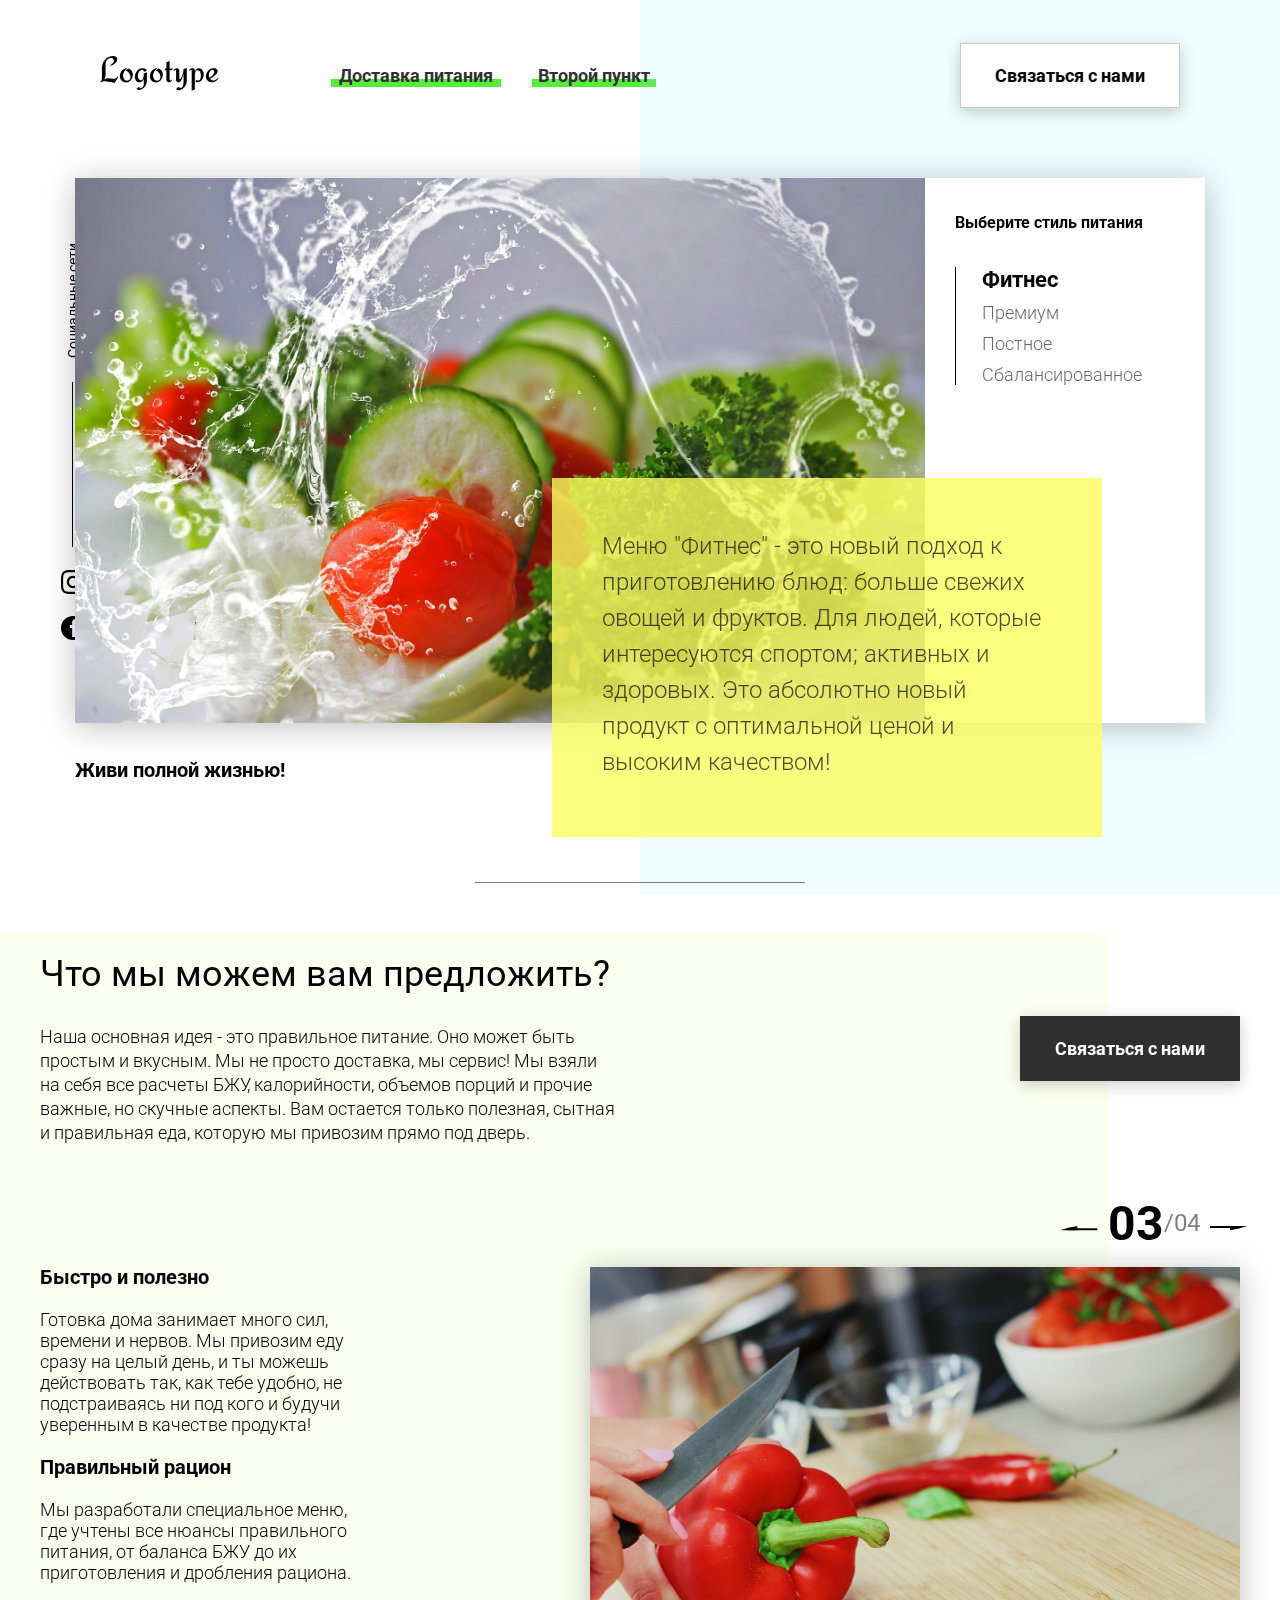
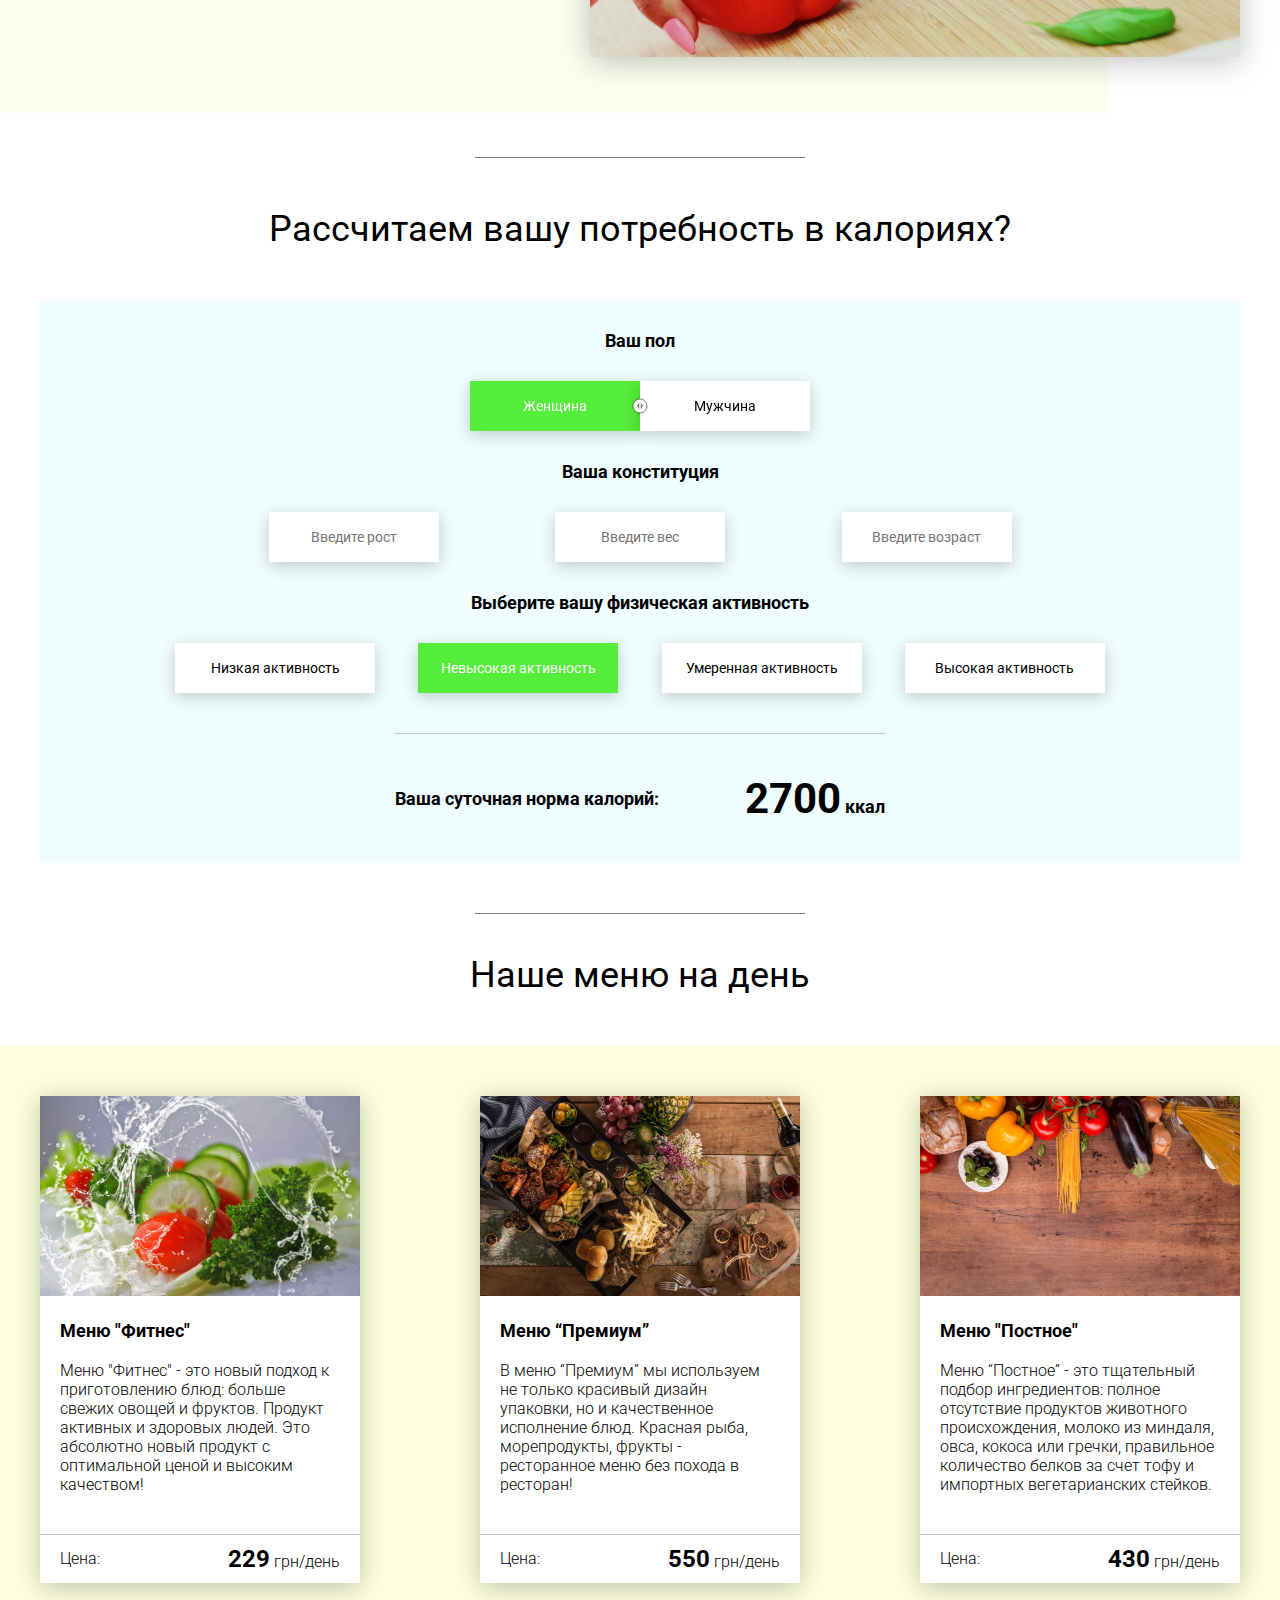
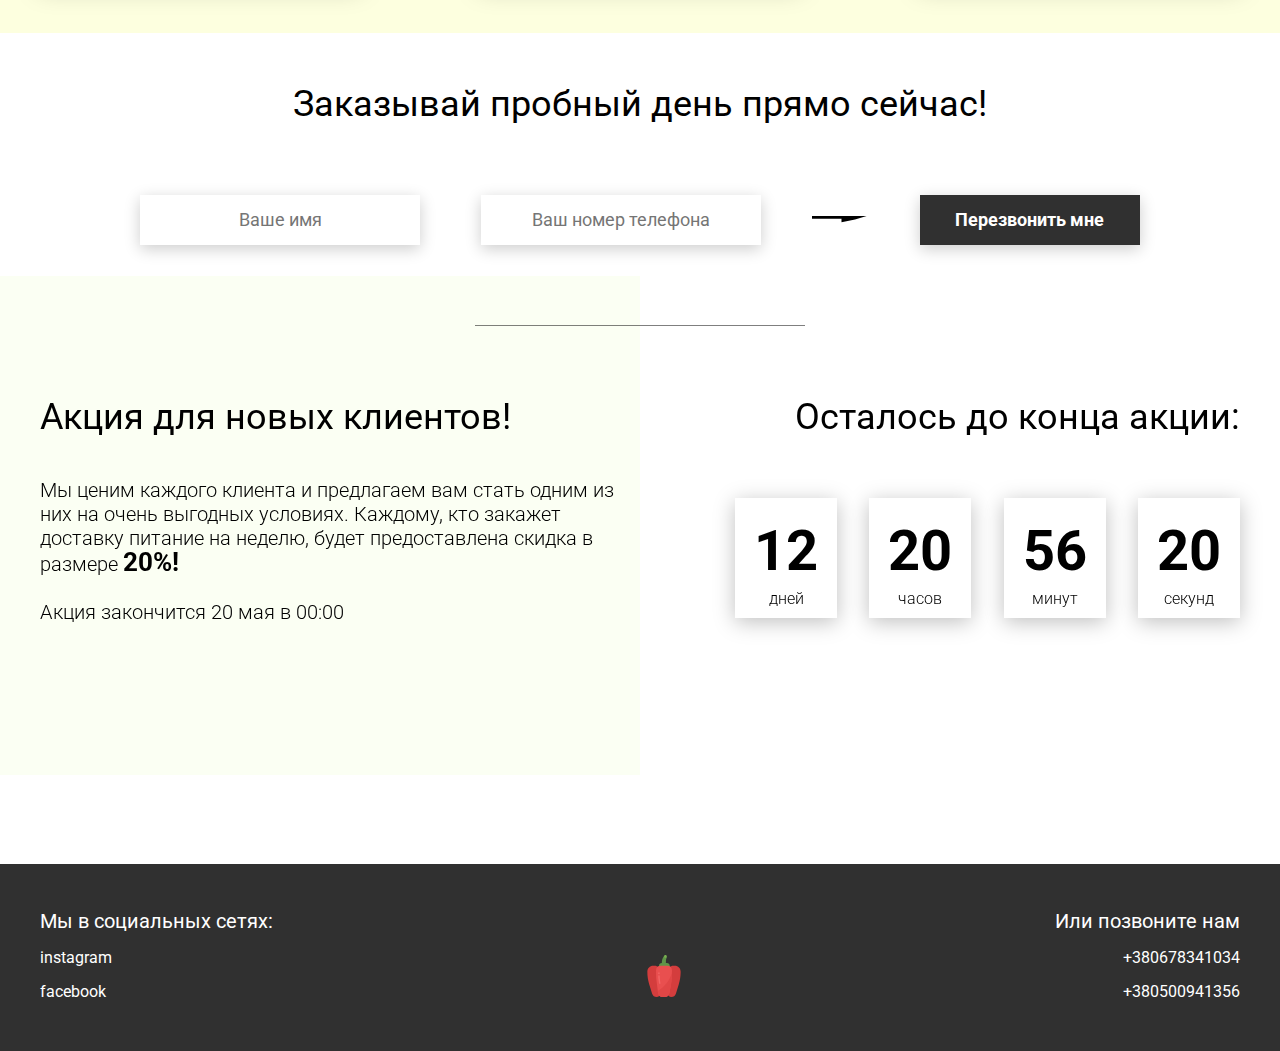
==== Lesson38/index.html @ 1d2d9ce3 "1003" ====
<!DOCTYPE html>
<html lang="en">
<head>
    <meta charset="UTF-8">
    <meta name="viewport" content="width=device-width, initial-scale=1.0">
    <title>Food</title>
    <link rel="stylesheet" href="css/style.css">
    <link rel="stylesheet" href="css/show_hide.css">
</head>
<body>
    <header class="header">
        <div class="header__left-block">
            <div class="header__logo">
                <img src="icons/logo.svg" alt="Логотип">
            </div>
            <nav class="header__links">
                <a href="#" class="header__link">Доставка питания</a>
                <a href="#" class="header__link">Второй пункт</a>
            </nav>
        </div>
        <div class="header__right-block">
            <button class="btn btn_white">Связаться с нами</button>
        </div>
    </header>
    <div class="sidepanel">
        <div class="sidepanel__text"><span>Социальные сети</span></div>
        <div class="sidepanel__divider"></div>
        <a href="#" class="sidepanel__icon">
            <img src="icons/instagram.svg" alt="instagram">
        </a>
        <a href="#" class="sidepanel__icon">
            <img src="icons/facebook.svg" alt="facebook">
        </a>
    </div>

    <div class="preview">
        <div class="bgc_blue"></div>
        <div class="container">
            <div class="tabcontainer">
                <div class="tabcontent">
                    <img src="img/tabs/vegy.jpg" alt="vegy">
                    <div class="tabcontent__descr">
                        Меню "Фитнес" - это новый подход к приготовлению блюд: больше свежих овощей и фруктов. Для людей, которые интересуются спортом; активных и здоровых. Это абсолютно новый продукт с оптимальной ценой и высоким качеством!
                    </div>
                </div>
                <div class="tabcontent">
                    <img src="img/tabs/elite.jpg" alt="elite">
                    <div class="tabcontent__descr">
                        Меню “Премиум” - мы используем не только красивый дизайн упаковки, но и качественное исполнение блюд. Красная рыба, морепродукты, фрукты - ресторанное меню без похода в ресторан!                                     
                    </div>
                </div>
                <div class="tabcontent">
                    <img src="img/tabs/post.jpg" alt="post">
                    <div class="tabcontent__descr">
                        Наше специальное “Постное меню” - это тщательный подбор ингредиентов: полное отсутствие продуктов животного происхождения. Полная гармония с собой и природой в каждом элементе! Все будет Ом!                                     
                    </div>
                </div>
                <div class="tabcontent">
                    <img src="img/tabs/vegy.jpg" alt="vegy">
                    <div class="tabcontent__descr">
                        Меню "Сбалансированное" - это соответствие вашего рациона всем научным рекомендациям. Мы тщательно просчитываем вашу потребность в к/б/ж/у и создаем лучшие блюда для вас.
                    </div>
                </div> 
                <div class="tabheader">
                    <h3>Выберите стиль питания</h3>
                    <div class="tabheader__items">
                        <div class="tabheader__item tabheader__item_active">Фитнес</div>
                        <div class="tabheader__item">Премиум</div>
                        <div class="tabheader__item">Постное</div>
                        <div class="tabheader__item">Сбалансированное</div>
                    </div>
                </div>
            </div>
            <div class="preview__life">Живи полной жизнью!</div>
        </div>
    </div>

    <div class="divider"></div>

    <div class="offer">
        <div class="bgc_y"></div>
        <div class="container">
            <div class="offer__text">
                <h2 class="title">Что мы можем вам предложить?</h2>
                <div class="offer__descr">
                    Наша основная идея - это правильное питание. Оно может быть простым и вкусным. Мы не просто доставка, мы сервис! Мы взяли на себя все расчеты БЖУ, калорийности, объемов порций и прочие важные, но скучные аспекты. Вам остается только полезная, сытная и правильная еда, которую мы привозим прямо под дверь.
                </div>
            </div>
            <div class="offer__action">
                <button class="btn btn_dark">Связаться с нами</button>
            </div>
        </div>
        <div class="container">
            <div class="offer__advantages">
                <h2>Быстро и полезно</h2>
                <div class="offer__advantages-text">
                    Готовка дома занимает много сил, времени и нервов. Мы привозим еду сразу на целый день, и ты можешь действовать так, как тебе удобно, не подстраиваясь ни под кого и будучи уверенным в качестве продукта!
                </div>
                <h2>Правильный рацион</h2>
                <div class="offer__advantages-text">
                    Мы разработали специальное меню, где учтены все нюансы правильного питания, от баланса БЖУ до их приготовления и дробления рациона.
                </div>
            </div>
            <div class="offer__slider">
                <div class="offer__slider-counter">
                    <div class="offer__slider-prev">
                        <img src="icons/left.svg" alt="prev">
                    </div>
                    <span id="current">03</span>
                    /
                    <span id="total">04</span>
                    <div class="offer__slider-next">
                        <img src="icons/right.svg" alt="next">
                    </div>
                </div>
                <div class="offer__slider-wrapper">
                    <div class="offer__slide">
                        <img src="img/slider/pepper.jpg" alt="pepper">
                    </div>
                    <!-- <div class="offer__slide">
                        <img src="img/slider/food-12.jpg" alt="food">
                    </div>
                    <div class="offer__slide">
                        <img src="img/slider/olive-oil.jpg" alt="oil">
                    </div>
                    <div class="offer__slide">
                        <img src="img/slider/paprika.jpg" alt="paprika">
                    </div> -->
                </div>
            </div>
        </div>
    </div>

    <div class="divider"></div>

    <div class="calculating">
        <div class="container">
            <h2 class="title">Рассчитаем вашу потребность в калориях?
            </h2>
            <div class="calculating__field">
                <div class="calculating__subtitle">
                    Ваш пол
                </div>
                <div class="calculating__choose" id="gender">
                    <div class="calculating__choose-item calculating__choose-item_active">Женщина</div>
                    <div class="calculating__choose-item">Мужчина</div>
                </div>

                <div class="calculating__subtitle">
                    Ваша конституция
                </div>
                <div class="calculating__choose calculating__choose_medium">
                    <input type="text" id="height" placeholder="Введите рост" class="calculating__choose-item">
                    <input type="text" id="weight" placeholder="Введите вес"  class="calculating__choose-item">
                    <input type="text" id="age" placeholder="Введите возраст" class="calculating__choose-item">
                </div>

                <div class="calculating__subtitle">
                    Выберите вашу физическая активность
                </div>
                <div class="calculating__choose calculating__choose_big">
                    <div id="low" class="calculating__choose-item">Низкая активность </div>
                    <div id="small"  class="calculating__choose-item calculating__choose-item_active">Невысокая активность</div>
                    <div id="medium" class="calculating__choose-item">Умеренная активность</div>
                    <div id="high" class="calculating__choose-item">Высокая активность</div>
                </div>

                <div class="calculating__divider"></div>

                <div class="calculating__total">
                    <div class="calculating__subtitle">
                        Ваша суточная норма калорий:
                    </div>
                    <div class="calculating__result">
                        <span>2700</span> ккал
                    </div>
                </div>
            </div>
        </div>
    </div>

    <div class="divider"></div>

    <div class="menu">
        <h2 class="title">Наше меню на день</h2>

        <div class="menu__field">
            <div class="container">
                <div class="menu__item">
                    <img src="img/tabs/vegy.jpg" alt="vegy">
                    <h3 class="menu__item-subtitle">Меню "Фитнес"</h3>
                    <div class="menu__item-descr">Меню "Фитнес" - это новый подход к приготовлению блюд: больше свежих овощей и фруктов. Продукт активных и здоровых людей. Это абсолютно новый продукт с оптимальной ценой и высоким качеством!</div>
                    <div class="menu__item-divider"></div>
                    <div class="menu__item-price">
                        <div class="menu__item-cost">Цена:</div>
                        <div class="menu__item-total"><span>229</span> грн/день</div>
                    </div>
                </div>
                <div class="menu__item">
                    <img src="img/tabs/elite.jpg" alt="elite">
                    <h3 class="menu__item-subtitle">Меню “Премиум”</h3>
                    <div class="menu__item-descr">В меню “Премиум” мы используем не только красивый дизайн упаковки, но и качественное исполнение блюд. Красная рыба, морепродукты, фрукты - ресторанное меню без похода в ресторан!</div>
                    <div class="menu__item-divider"></div>
                    <div class="menu__item-price">
                        <div class="menu__item-cost">Цена:</div>
                        <div class="menu__item-total"><span>550</span> грн/день</div>
                    </div>
                </div>
                <div class="menu__item">
                    <img src="img/tabs/post.jpg" alt="post">
                    <h3 class="menu__item-subtitle">Меню "Постное"</h3>
                    <div class="menu__item-descr">Меню “Постное” - это тщательный подбор ингредиентов: полное отсутствие продуктов животного происхождения, молоко из миндаля, овса, кокоса или гречки, правильное количество белков за счет тофу и импортных вегетарианских стейков. </div>
                    <div class="menu__item-divider"></div>
                    <div class="menu__item-price">
                        <div class="menu__item-cost">Цена:</div>
                        <div class="menu__item-total"><span>430</span> грн/день</div>
                    </div>
                </div>
            </div>
        </div>
    </div>

    <div class="order">
        <div class="container">
            <div class="title">Заказывай пробный день прямо сейчас!</div>
            <form action="#" class="order__form">
                <input required placeholder="Ваше имя" name="name" type="text" class="order__input">
                <input required placeholder="Ваш номер телефона" name="phone" type="phone" class="order__input">
                <img src="icons/right.svg" alt="right">
                <button class="btn btn_dark btn_min">Перезвонить мне</button>
            </form>
        </div>
    </div>

    <div class="divider"></div>

    <div class="promotion">
        <div class="bgc_y"></div>
        <div class="container">
            <div class="promotion__text">
                <div class="title">Акция для новых клиентов!</div>
                <div class="promotion__descr">
                    Мы ценим каждого клиента и предлагаем вам стать одним из них на очень выгодных условиях. 
                    Каждому, кто закажет доставку питание на неделю, будет предоставлена скидка в размере <span>20%!</span>
                    <br><br>
                    Акция закончится 20 мая в 00:00
                </div>
            </div>
            <div class="promotion__timer">
                <div class="title">Осталось до конца акции:</div>
                <div class="timer">
                    <div class="timer__block">
                        <span id="days">12</span>
                        дней
                    </div>
                    <div class="timer__block">
                        <span id="hours">20</span>
                        часов
                    </div>
                    <div class="timer__block">
                        <span id="minutes">56</span>
                        минут
                    </div>
                    <div class="timer__block">
                        <span id="seconds">20</span>
                        секунд
                    </div>
                </div>
            </div>
        </div>
    </div>

    <footer class="footer">
        <div class="container">
            <div class="social">
                <div class="subtitle">Мы в социальных сетях:</div>
                <a href="#" class="link">instagram</a>
                <a href="#" class="link">facebook</a>
            </div>
            <div class="pepper">
                <img src="icons/veg.svg" alt="pepper">
            </div>
            <div class="call">
                <div class="subtitle">Или позвоните нам</div>
                <a href="#" class="link">+380678341034</a>
                <a href="#" class="link">+380500941356</a>
            </div>
        </div>
    </footer>

    <div class="modal">
        <div class="modal__dialog">
            <div class="modal__content">
                <form action="#">
                    <div class="modal__close">&times;</div>
                    <div class="modal__title">Мы свяжемся с вами как можно быстрее!</div>
                    <input required placeholder="Ваше имя" name="name" type="text" class="modal__input">
                    <input required placeholder="Ваш номер телефона" name="phone" type="phone" class="modal__input">
                    <button class="btn btn_dark btn_min">Перезвонить мне</button>
                </form>
            </div>
        </div>
    </div>
    <script src="js/script.js"></script>
</body>
</html>
---- Lesson38/css/style.css ----
@import url(https://fonts.googleapis.com/css?family=Roboto:300,400,700&display=swap&subset=cyrillic-ext);*{box-sizing:border-box;margin:0;padding:0;font-family:Roboto,sans-serif}a{text-decoration:none}.btn{width:220px;height:65px;display:flex;justify-content:center;align-items:center;background-color:#fff;font-size:18px;font-weight:700;border:1px solid rgba(0,0,0,.2);box-shadow:0 4px 15px rgba(0,0,0,.2);cursor:pointer;transition:.3s all;outline:0}.btn_white{background-color:#fff}.btn_dark{background-color:#303030;color:#fff;border:none}.btn_min{height:50px}.btn:hover{box-shadow:0 4px 30px rgba(0,0,0,.3)}.container{max-width:1200px;margin:0 auto}.divider{width:330px;height:1px;margin:0 auto;background-color:rgba(0,0,0,.5)}.title{font-size:36px;font-weight:400}.header{display:flex;justify-content:space-between;align-items:center;height:150px;padding:0 100px}.header__left-block{display:flex;justify-content:space-between;min-width:550px}.header__logo{max-width:170px}.header__logo img{width:100%}.header__links{display:flex;align-items:center}.header__link{position:relative;margin-right:45px;font-weight:700;font-size:18px;color:#303030}.header__link:after{content:'';position:absolute;display:block;width:110%;left:-5%;bottom:-1px;z-index:-1;height:8px;background:#54ed39}.header__link:last-child{margin-right:0}.sidepanel{position:fixed;left:60px;top:240px;height:400px;width:25px;display:flex;flex-direction:column;justify-content:space-between;align-items:center}.sidepanel__text{width:120px;height:120px;font-size:14px}.sidepanel__text span{display:flex;transform:rotate(-90deg) translateX(-50px)}.sidepanel__divider{width:1px;height:165px;background-color:#000}.sidepanel__icon{width:24px;height:24px}.sidepanel__icon img{width:100%}.preview{padding:28px 0 100px 0;position:relative}.preview__life{font-weight:700;font-size:20px;margin-left:35px;margin-top:35px}.bgc_blue{position:absolute;right:0;top:-155px;width:50vw;height:900px;background:rgba(146,242,255,.15);z-index:-1}.tabcontainer{display:flex;width:1130px;margin:0 auto;box-shadow:0 4px 30px rgba(0,0,0,.25)}.tabcontent{width:850px;position:relative}.tabcontent img{width:100%;height:100%;object-fit:cover}.tabcontent__descr{position:absolute;top:300px;right:-177px;width:550px;height:359px;background:rgba(251,254,93,.8);padding:50px;font-size:24px;font-weight:300;line-height:36px;color:rgba(0,0,0,.7)}.tabheader{width:280px;padding:35px 30px;background-color:#fff}.tabheader h3{font-weight:700;font-size:16px}.tabheader__items{margin-top:35px;padding-left:26px;border-left:1px solid #000}.tabheader__item{font-weight:700;font-size:18px;font-weight:300;margin-top:10px;color:rgba(0,0,0,.6);cursor:pointer;transition:.3s all}.tabheader__item_active{color:#000;font-size:22px;font-weight:700}.offer{padding:70px 0 100px 0;position:relative}.offer .container{display:flex;justify-content:space-between}.offer .bgc_y{position:absolute;width:1109px;height:780px;background:rgba(243,255,222,.45);z-index:-1;top:50px}.offer__text{width:580px}.offer__descr{font-size:18px;margin-top:30px;font-weight:300;line-height:24px}.offer__action{display:flex;align-items:center;justify-content:flex-end}.offer__advantages{width:330px;margin-top:50px}.offer__advantages h2{font-weight:700;font-size:20px;margin-top:20px}.offer__advantages h2:first-child{margin-top:70px}.offer__advantages-text{margin-top:20px;font-size:18px;font-weight:300;line-height:21px}.offer__slider{width:650px;margin-top:50px;display:flex;flex-direction:column;align-items:flex-end}.offer__slider-counter{display:flex;width:180px;align-items:center;font-size:24px;color:rgba(0,0,0,.5)}.offer__slider-wrapper{width:100%;margin-top:15px;box-shadow:0 4px 30px rgba(0,0,0,.25)}.offer__slider-prev{margin-right:10px;cursor:pointer}.offer__slider-next{margin-left:10px;cursor:pointer}.offer__slider #current{font-size:48px;font-weight:700;color:#000}.offer__slide{width:100%;height:390px}.offer__slide img{width:100%;height:100%;object-fit:cover}.calculating{padding:50px 0}.calculating .title{text-align:center}.calculating__field{width:100%;margin-top:50px;background:rgba(146,242,255,.15);padding:30px 0 40px 0}.calculating__subtitle{text-align:center;font-size:18px;font-weight:700;margin-top:30px}.calculating__subtitle:first-child{margin-top:0}.calculating #gender:after{content:'';position:absolute;top:50%;transform:translateY(-50%);display:block;width:16px;height:16px;background:url(../icons/switch.svg) center center/cover no-repeat}.calculating__choose{position:relative;display:flex;margin-top:30px;justify-content:center}.calculating__choose-item{display:flex;align-items:center;justify-content:center;width:170px;height:50px;padding:0 10px;background:#fff;box-shadow:0 4px 15px rgba(0,0,0,.2);border:none;text-align:center;font-size:14px;cursor:pointer;outline:0;transition:.3s all}.calculating__choose-item_active{color:#fff;background-color:#54ed39}.calculating__choose_medium{width:743px;justify-content:space-between;margin:30px auto 0 auto}.calculating__choose_big{width:930px;justify-content:space-between;margin:30px auto 0 auto}.calculating__choose_big .calculating__choose-item{width:200px}.calculating__divider{width:490px;height:1px;margin:40px auto;background-color:rgba(0,0,0,.2)}.calculating__total{width:490px;margin:0 auto;display:flex;justify-content:space-between;align-items:center}.calculating__result{font-size:18px;font-weight:700}.calculating__result span{font-size:42px}.menu{padding:40px 0 50px 0}.menu .container{display:flex;justify-content:space-between;align-items:flex-start}.menu .title{text-align:center}.menu__field{margin-top:50px;padding:50px 0;width:100%;background:rgba(249,254,126,.25)}.menu__item{width:320px;min-height:450px;background:#fff;box-shadow:0 4px 25px rgba(0,0,0,.25);font-size:16px;font-weight:300}.menu__item img{width:100%;height:200px;object-fit:cover}.menu__item-subtitle{font-weight:700;font-size:18px;padding:0 20px;margin-top:20px}.menu__item-descr{margin-top:20px;padding:0 20px}.menu__item-divider{width:100%;height:1px;background-color:rgba(0,0,0,.25);margin-top:40px}.menu__item-price{display:flex;justify-content:space-between;align-items:center;padding:10px 20px}.menu__item-price span{font-size:24px;font-weight:700}.order{padding-bottom:80px}.order .title{text-align:center}.order__form{margin-top:70px;padding:0 100px;display:flex;justify-content:space-between;align-items:center}.order__form img{transform:scale(1.5)}.order__input{width:280px;height:50px;background:#fff;box-shadow:0 4px 15px rgba(0,0,0,.2);border:none;font-size:18px;text-align:center;padding:0 20px;outline:0}.promotion{padding:70px 0 240px 0;position:relative}.promotion .container{display:flex}.promotion .bgc_y{position:absolute;width:50%;height:499px;background:rgba(243,255,222,.35);z-index:-1;top:-50px;left:0}.promotion__text{width:50%}.promotion__descr{margin-top:40px;font-size:20px;line-height:24px;font-weight:300}.promotion__descr span{font-weight:700;font-size:26px}.promotion__timer{width:50%}.promotion__timer .title{text-align:right}.promotion__timer .timer{margin-top:60px;padding-left:95px;display:flex;justify-content:space-between;align-items:center}.promotion__timer .timer__block{width:102px;height:120px;background:#fff;box-shadow:0 4px 20px rgba(0,0,0,.25);font-size:16px;font-weight:300;text-align:center}.promotion__timer .timer__block span{display:block;margin-top:20px;margin-bottom:5px;font-size:56px;font-weight:700}.footer{min-height:180px;background-color:#303030;padding:45px 0 50px 0;color:#fff}.footer .container{height:100%;display:flex;justify-content:space-between;align-items:flex-end}.footer .subtitle{font-size:20px}.footer .link{display:block;margin-top:15px;font-size:16px;color:#fff}.footer .call{text-align:right}.modal{position:fixed;top:0;left:0;z-index:1050;display:none;width:100%;height:100%;overflow:hidden;background-color:rgba(0,0,0,.5)}.modal__dialog{max-width:500px;margin:40px auto}.modal__content{position:relative;width:100%;padding:40px;background-color:#fff;border:1px solid rgba(0,0,0,.2);border-radius:4px;max-height:80vh;overflow-y:auto}.modal__close{position:absolute;top:8px;right:14px;font-size:30px;color:#000;opacity:.5;font-weight:700;border:none;background-color:transparent;cursor:pointer}.modal__title{text-align:center;font-size:22px;text-transform:uppercase}.modal__input{display:block;margin:20px auto 20px auto;width:280px;height:50px;background:#fff;box-shadow:0 4px 15px rgba(0,0,0,.2);border:none;font-size:18px;text-align:center;padding:0 20px;outline:0}.modal .btn{display:block;width:280px;margin:0 auto}
---- Lesson38/css/show_hide.css ----
.show {
    display: block;
}
.hide {
    display: none;
}
.fade {
    animation-name: fade;
    animation-duration: 1.5s;
}
@keyframes fade {
    from {
            opacity: 0.1;
    }
    to {
        opacity: 1;
    }
}
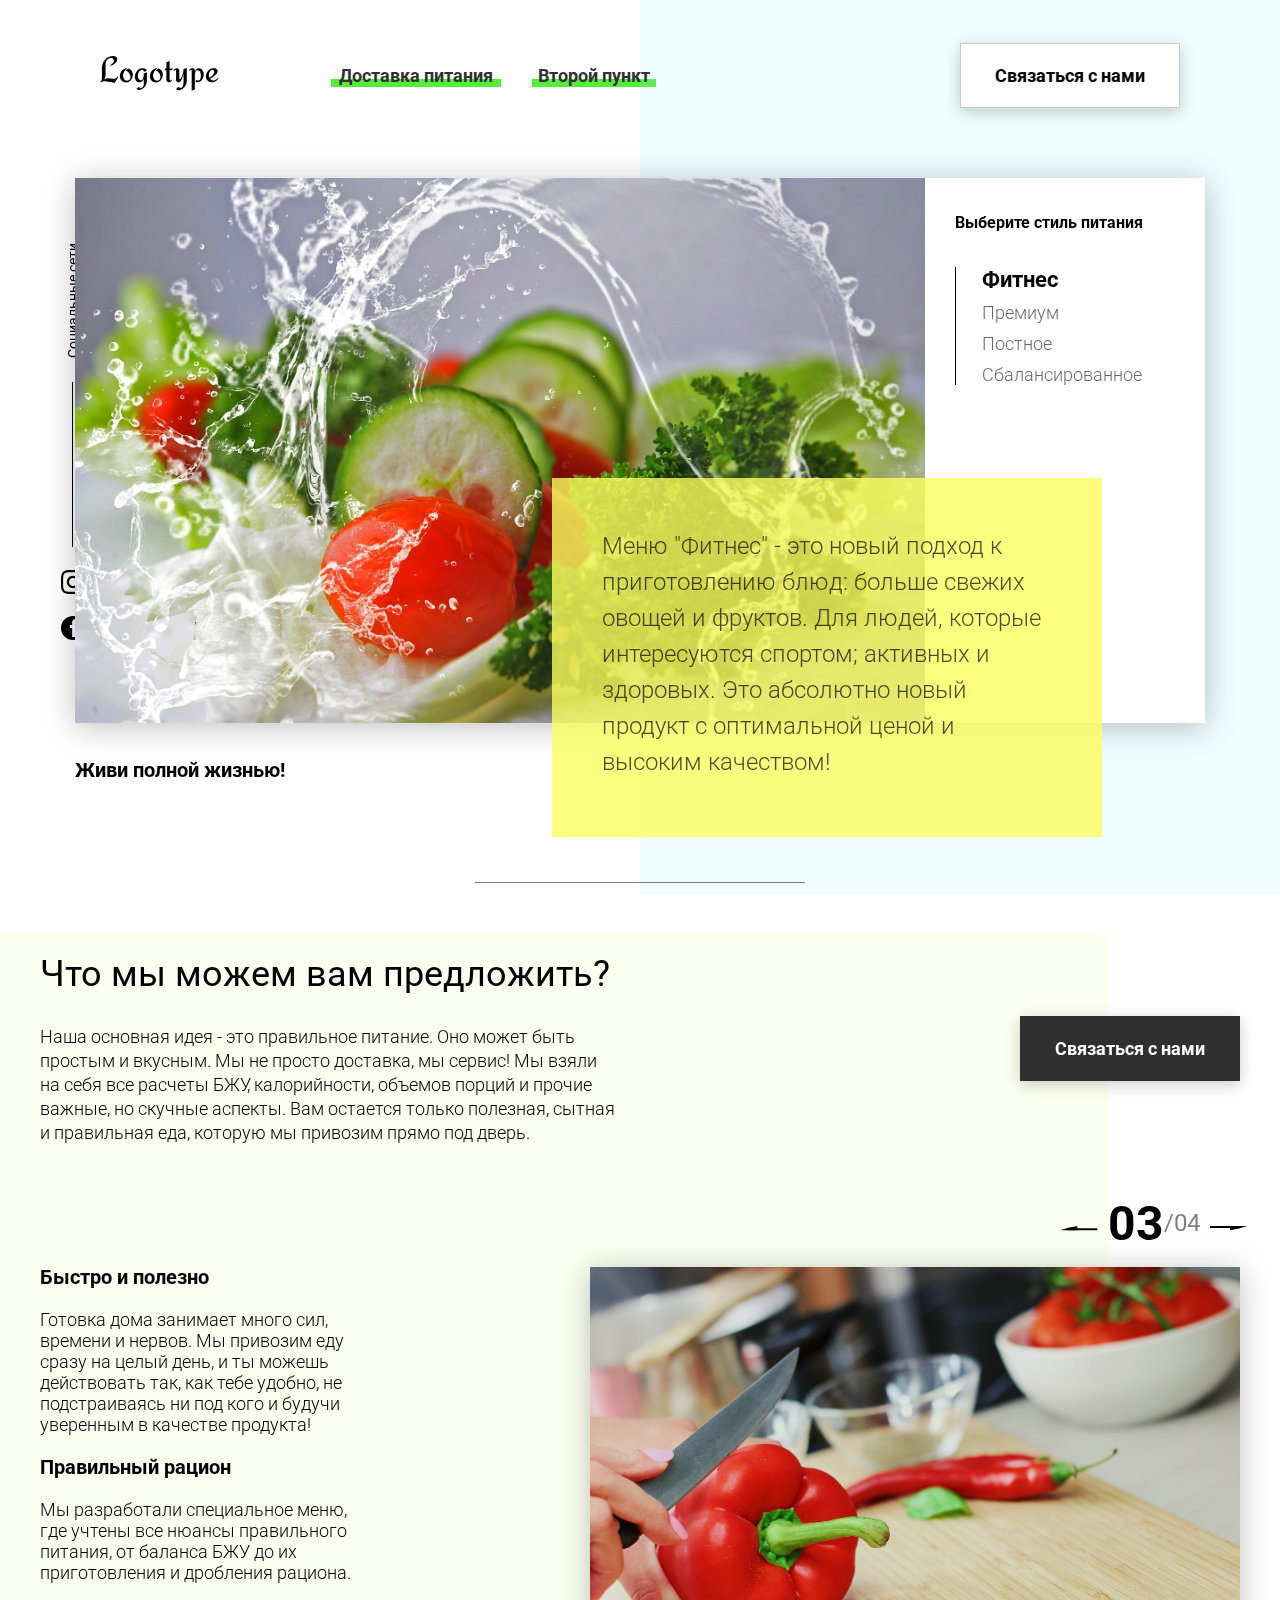
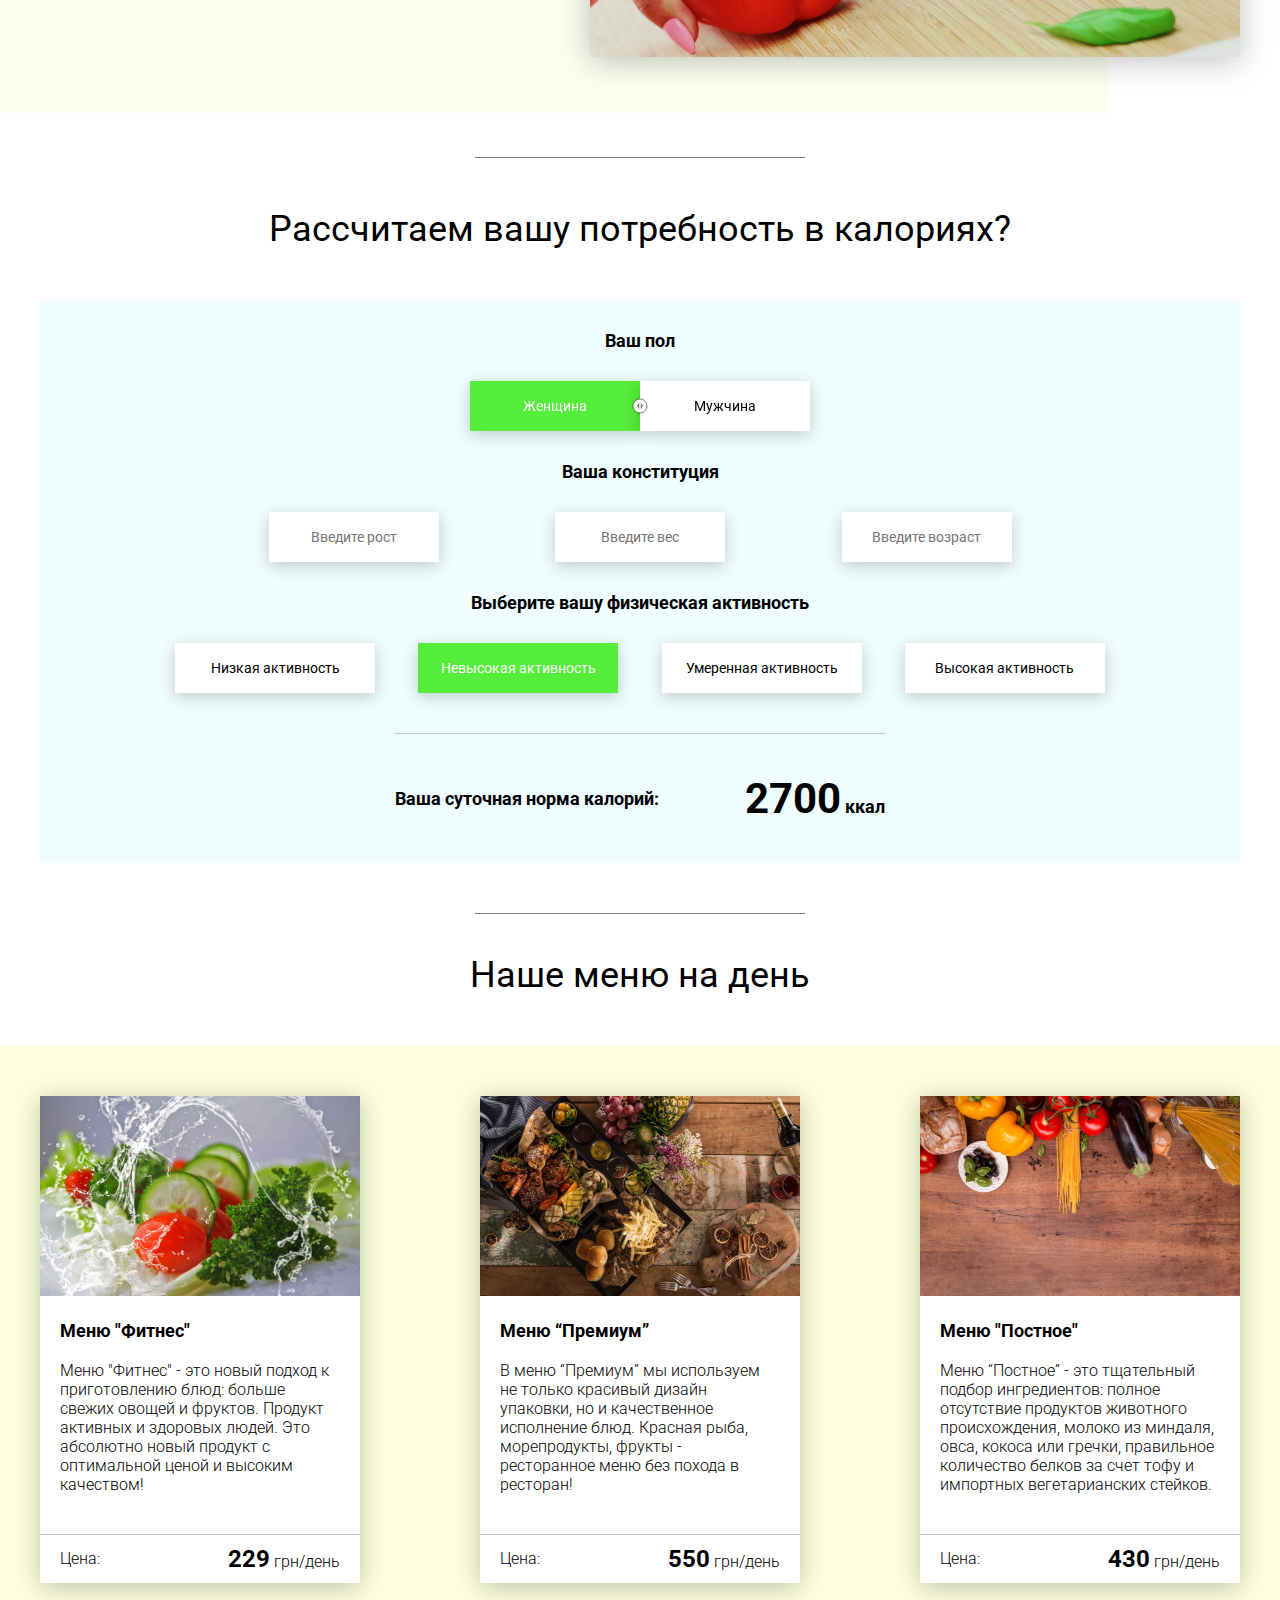
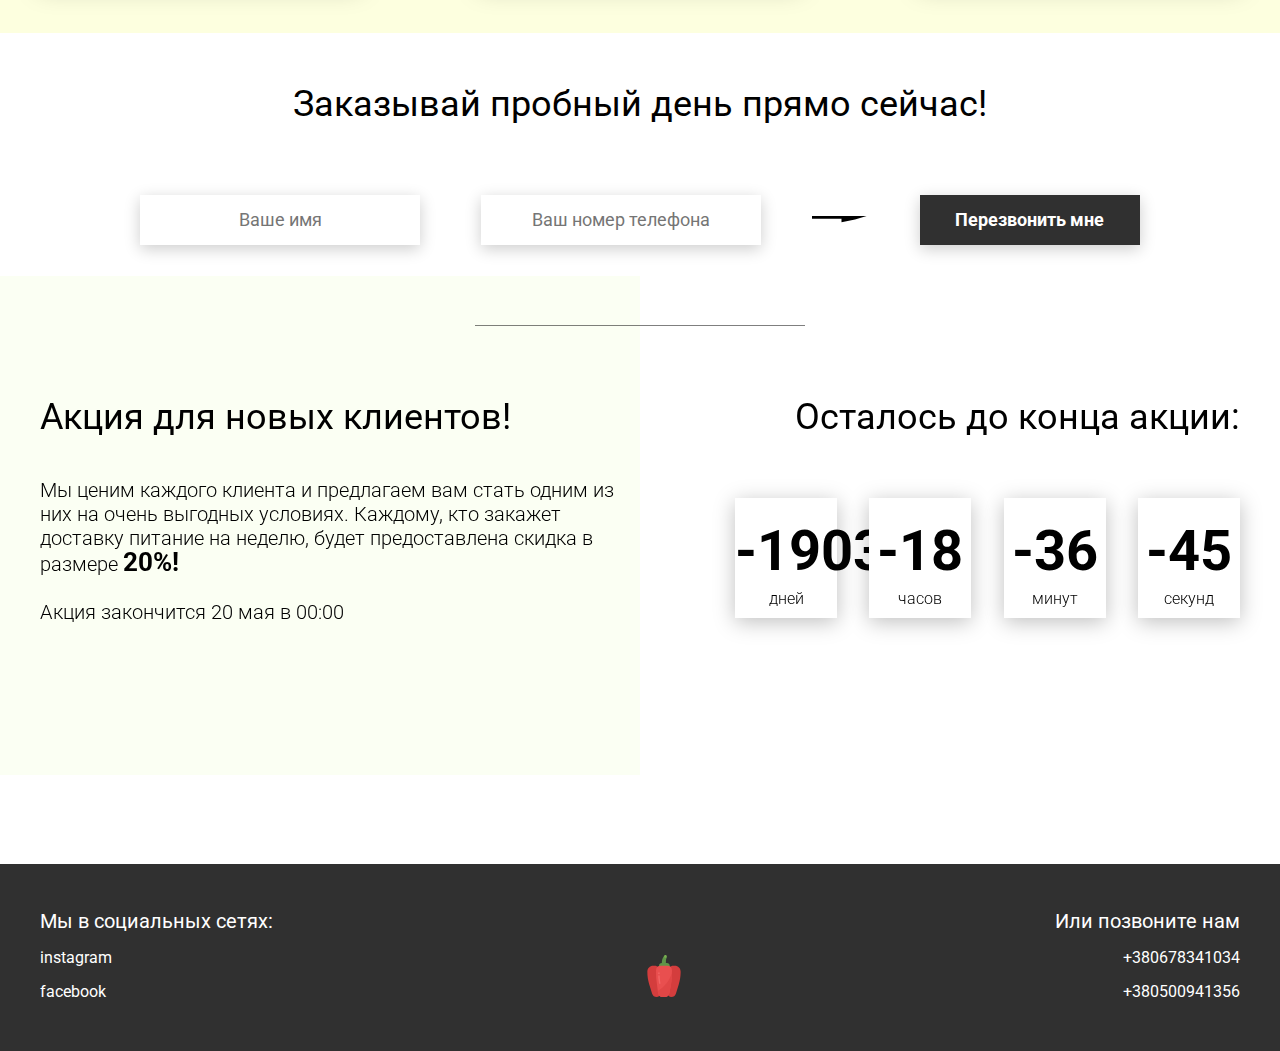
==== commit 8f3a31ba: "1203_ev" ====
--- a/Lesson38/index.html
+++ b/Lesson38/index.html
@@ -19,7 +19,7 @@
             </nav>
         </div>
         <div class="header__right-block">
-            <button class="btn btn_white">Связаться с нами</button>
+            <button data-modal class="btn btn_white">Связаться с нами</button>
         </div>
     </header>
     <div class="sidepanel">
@@ -87,7 +87,7 @@
                 </div>
             </div>
             <div class="offer__action">
-                <button class="btn btn_dark">Связаться с нами</button>
+                <button data-modal class="btn btn_dark">Связаться с нами</button>
             </div>
         </div>
         <div class="container">
@@ -292,7 +292,7 @@
         <div class="modal__dialog">
             <div class="modal__content">
                 <form action="#">
-                    <div class="modal__close">&times;</div>
+                    <div modal-close class="modal__close">&times;</div>
                     <div class="modal__title">Мы свяжемся с вами как можно быстрее!</div>
                     <input required placeholder="Ваше имя" name="name" type="text" class="modal__input">
                     <input required placeholder="Ваш номер телефона" name="phone" type="phone" class="modal__input">
--- a/Lesson38/css/show_hide.css
+++ b/Lesson38/css/show_hide.css
@@ -15,4 +15,16 @@
     to {
         opacity: 1;
     }
+}
+.fade_out {
+    animation-name: fade_out;
+    animation-duration: 1.5s;
+}
+@keyframes fade_out {
+    from {
+            opacity: 1;
+    }
+    to {
+        opacity: 0;
+    }
 }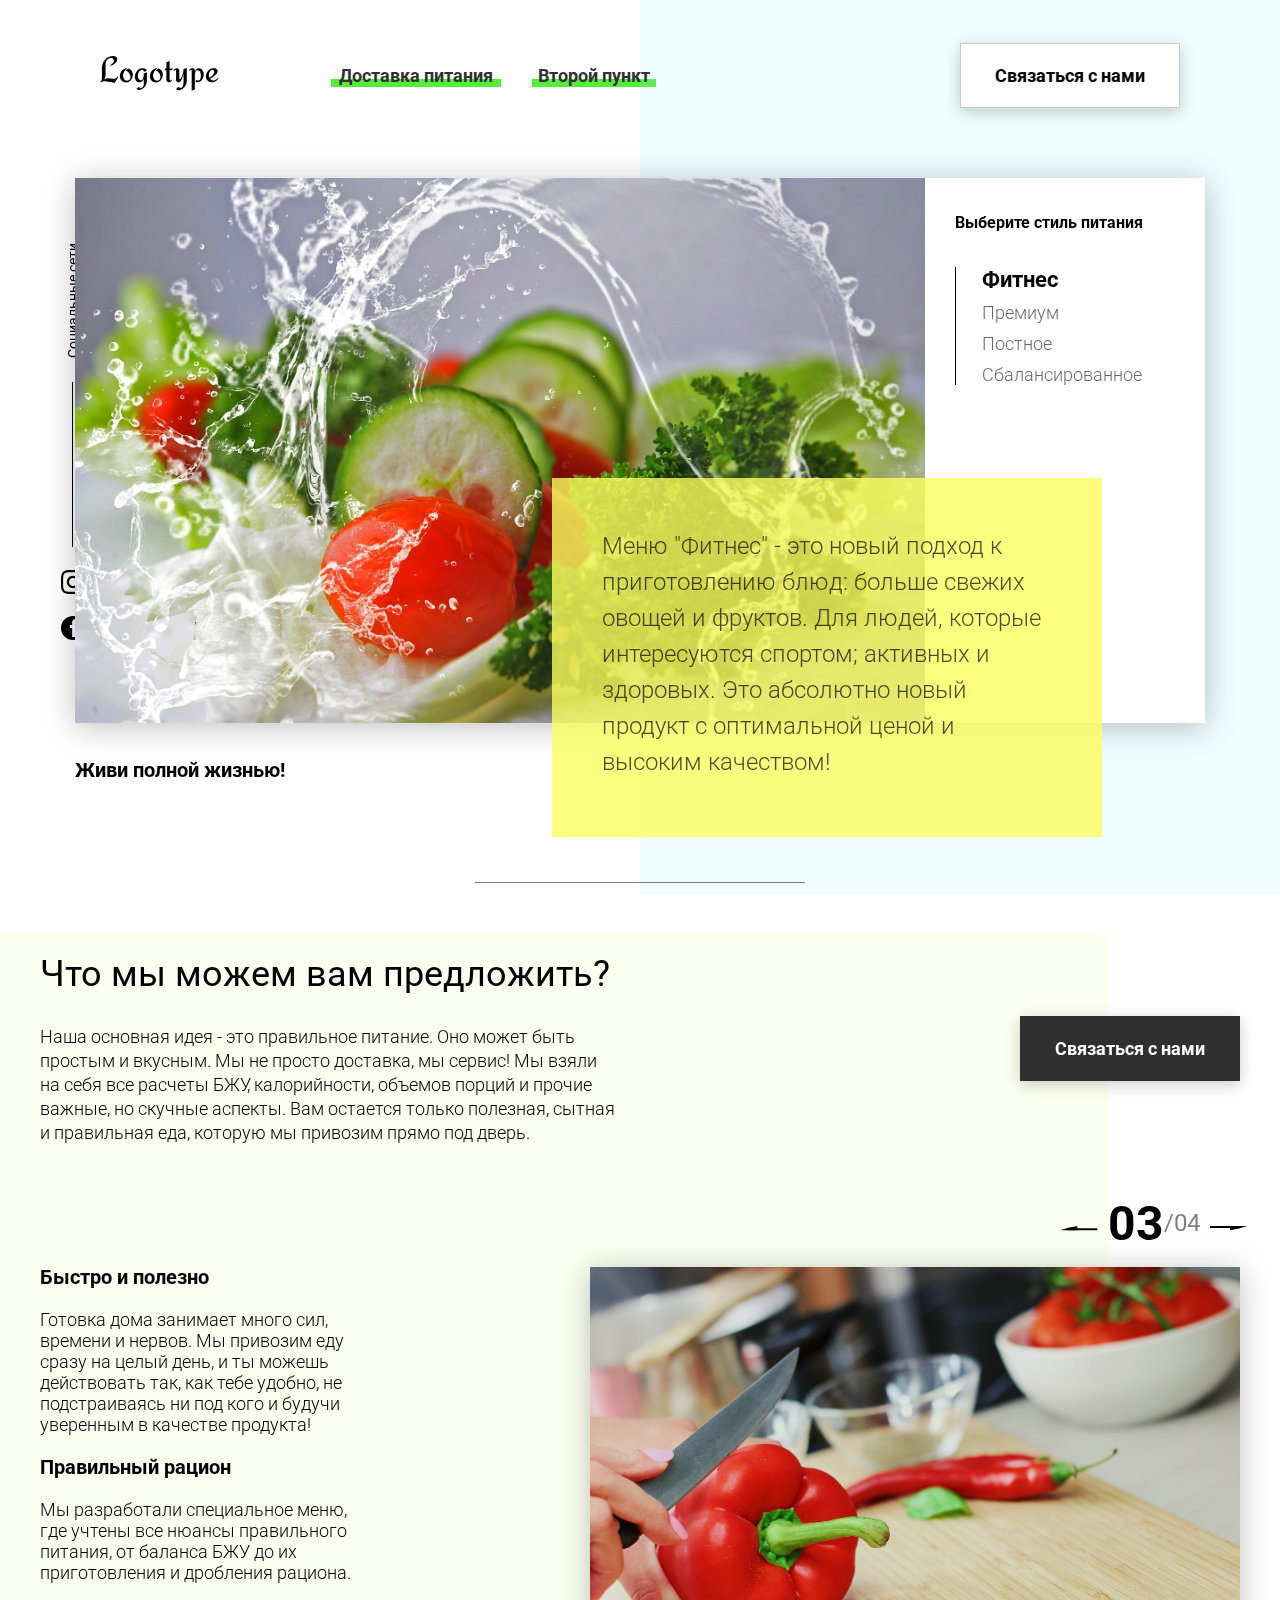
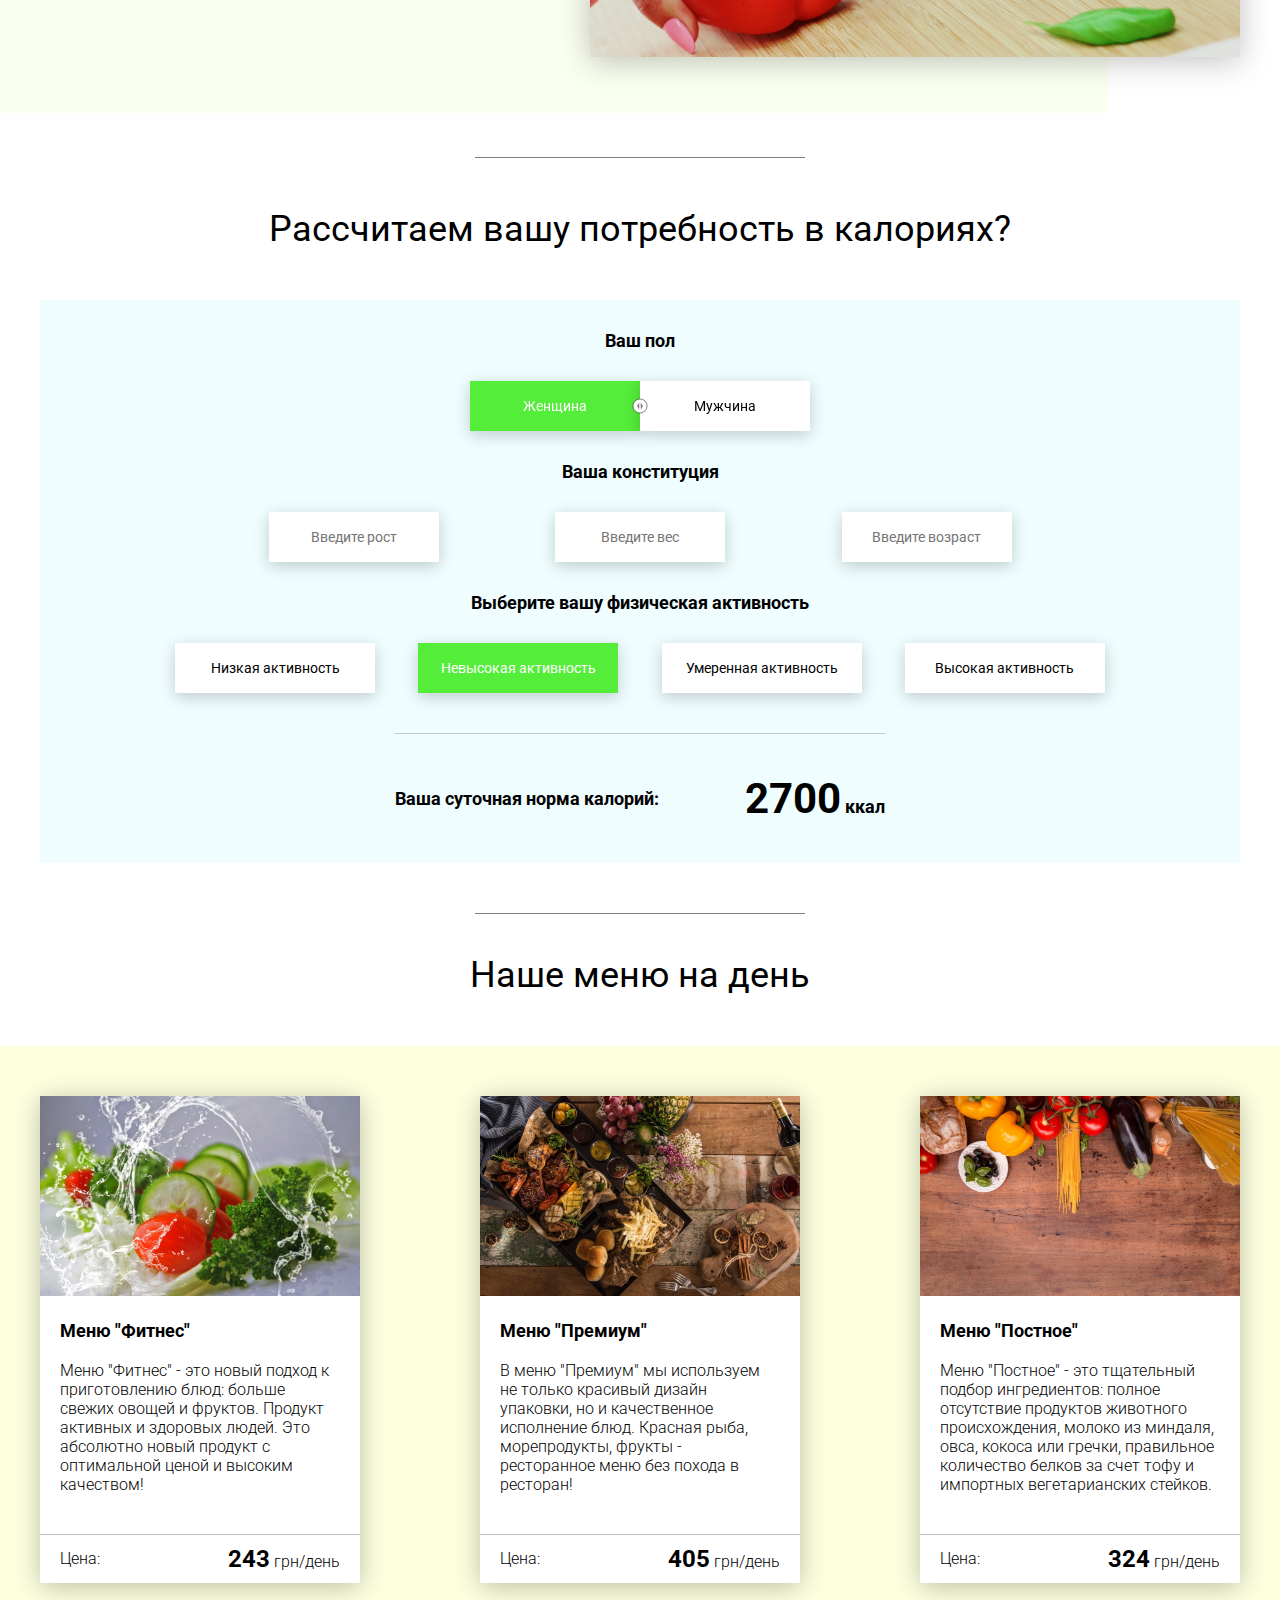
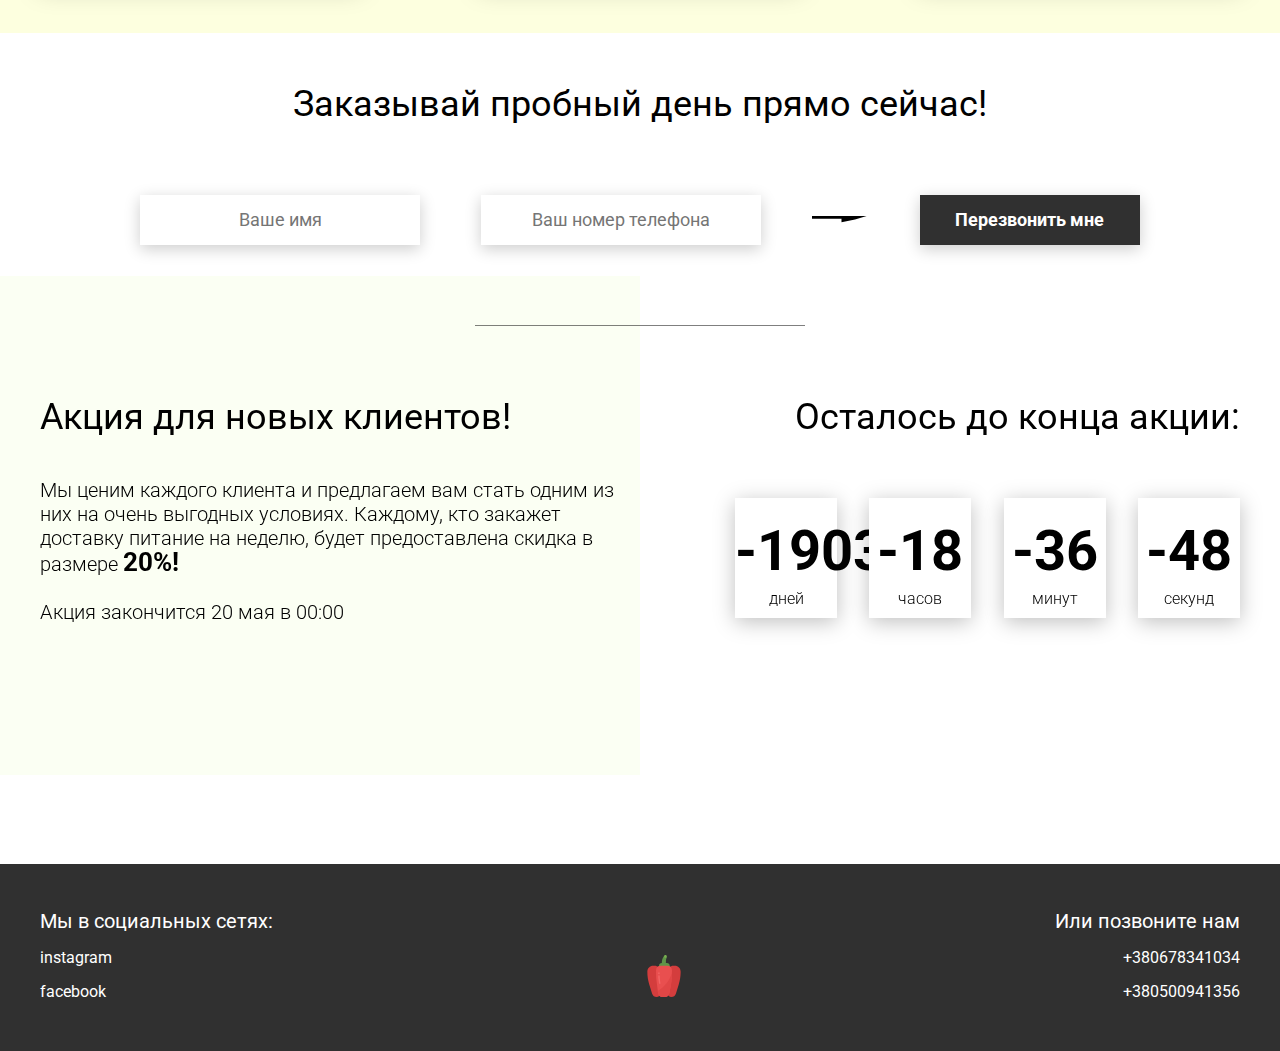
==== commit d49f8fd2: "1803_0840" ====
--- a/Lesson38/index.html
+++ b/Lesson38/index.html
@@ -186,7 +186,7 @@
 
         <div class="menu__field">
             <div class="container">
-                <div class="menu__item">
+                <!-- <div class="menu__item">
                     <img src="img/tabs/vegy.jpg" alt="vegy">
                     <h3 class="menu__item-subtitle">Меню "Фитнес"</h3>
                     <div class="menu__item-descr">Меню "Фитнес" - это новый подход к приготовлению блюд: больше свежих овощей и фруктов. Продукт активных и здоровых людей. Это абсолютно новый продукт с оптимальной ценой и высоким качеством!</div>
@@ -215,7 +215,7 @@
                         <div class="menu__item-cost">Цена:</div>
                         <div class="menu__item-total"><span>430</span> грн/день</div>
                     </div>
-                </div>
+                </div> -->
             </div>
         </div>
     </div>
